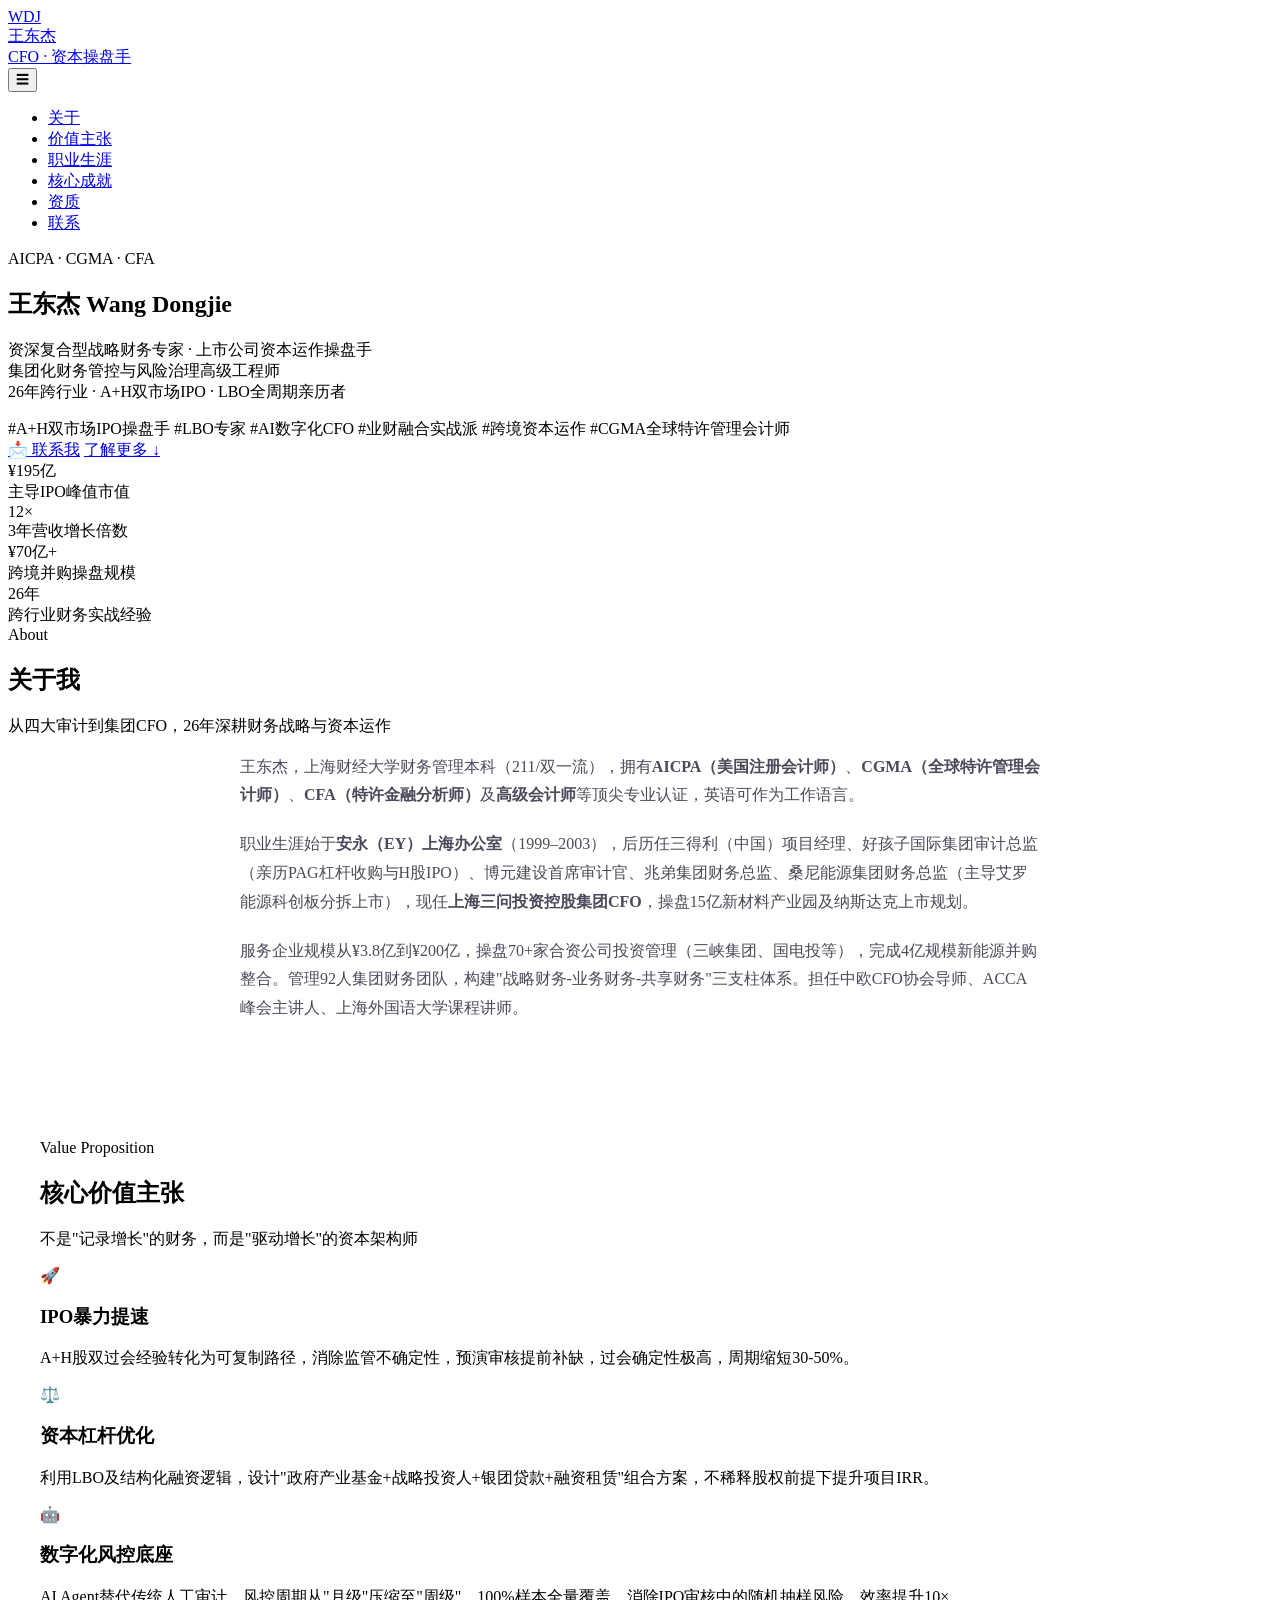
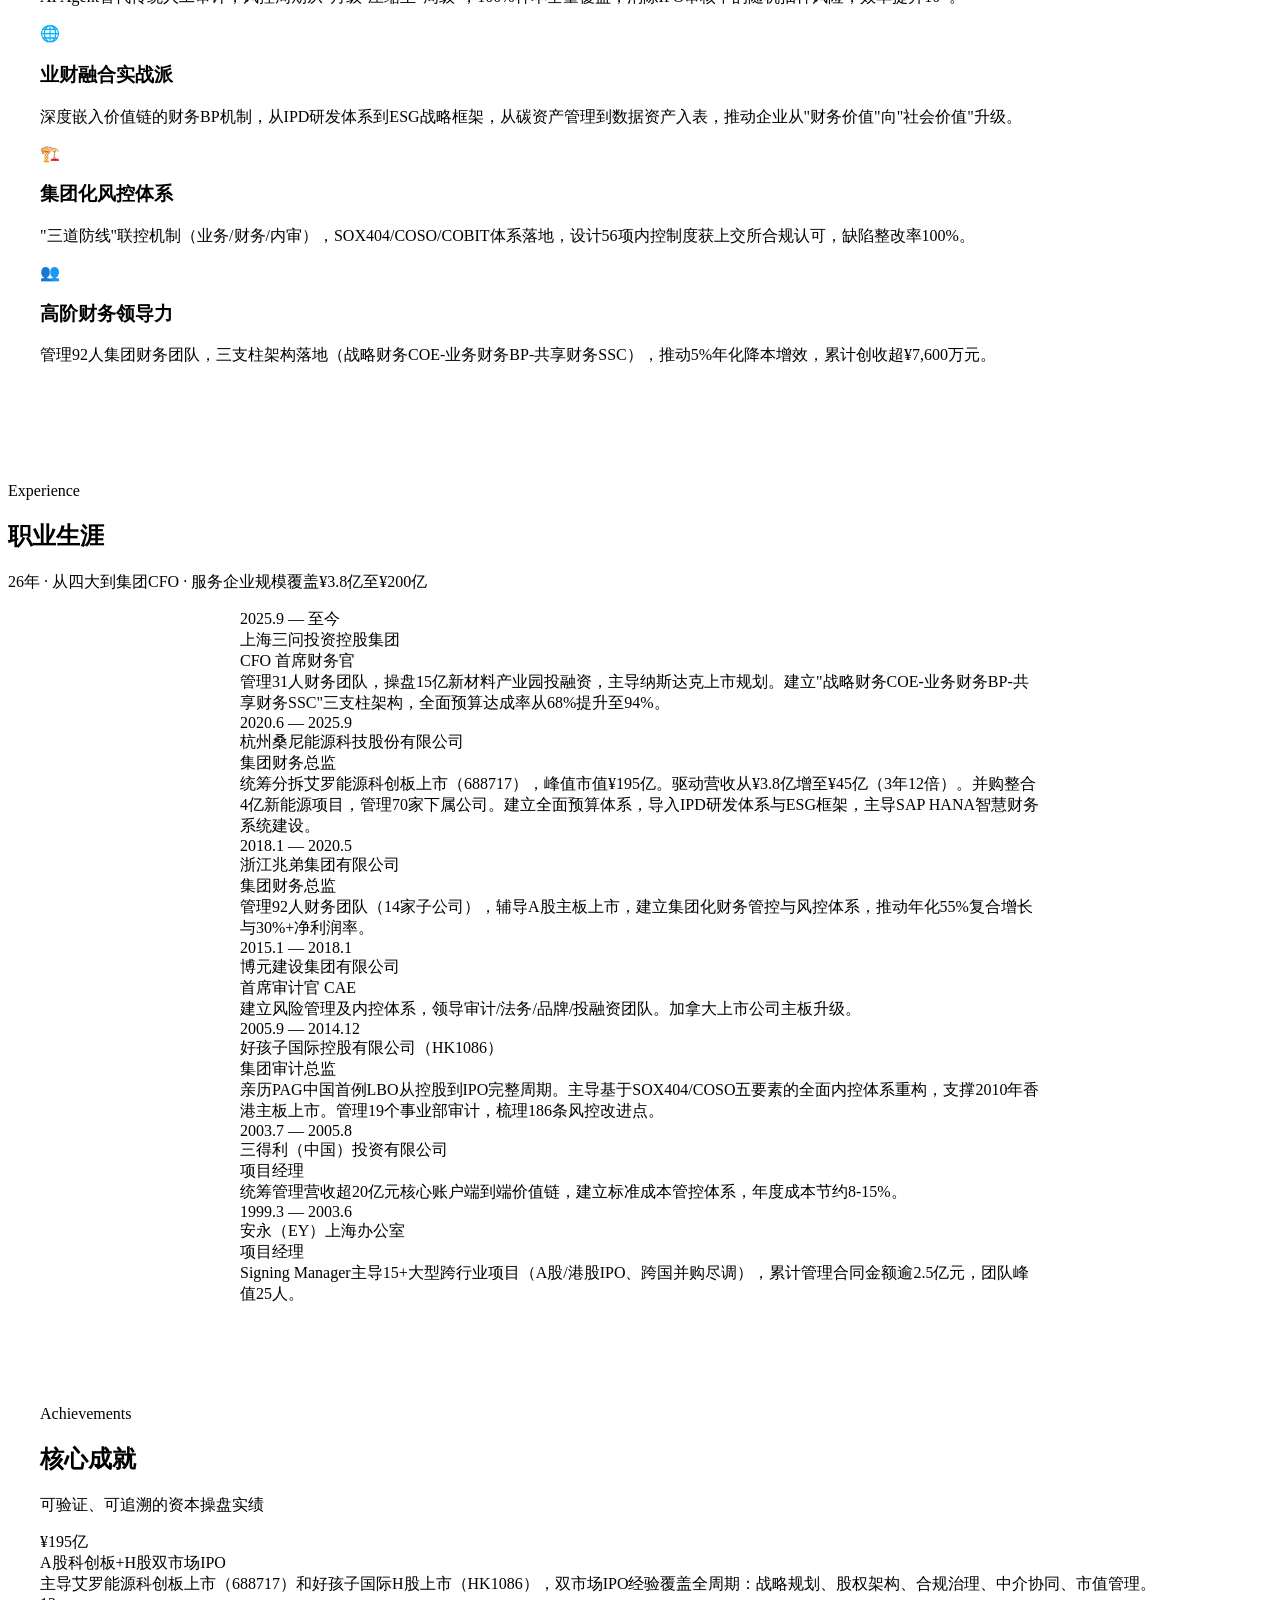
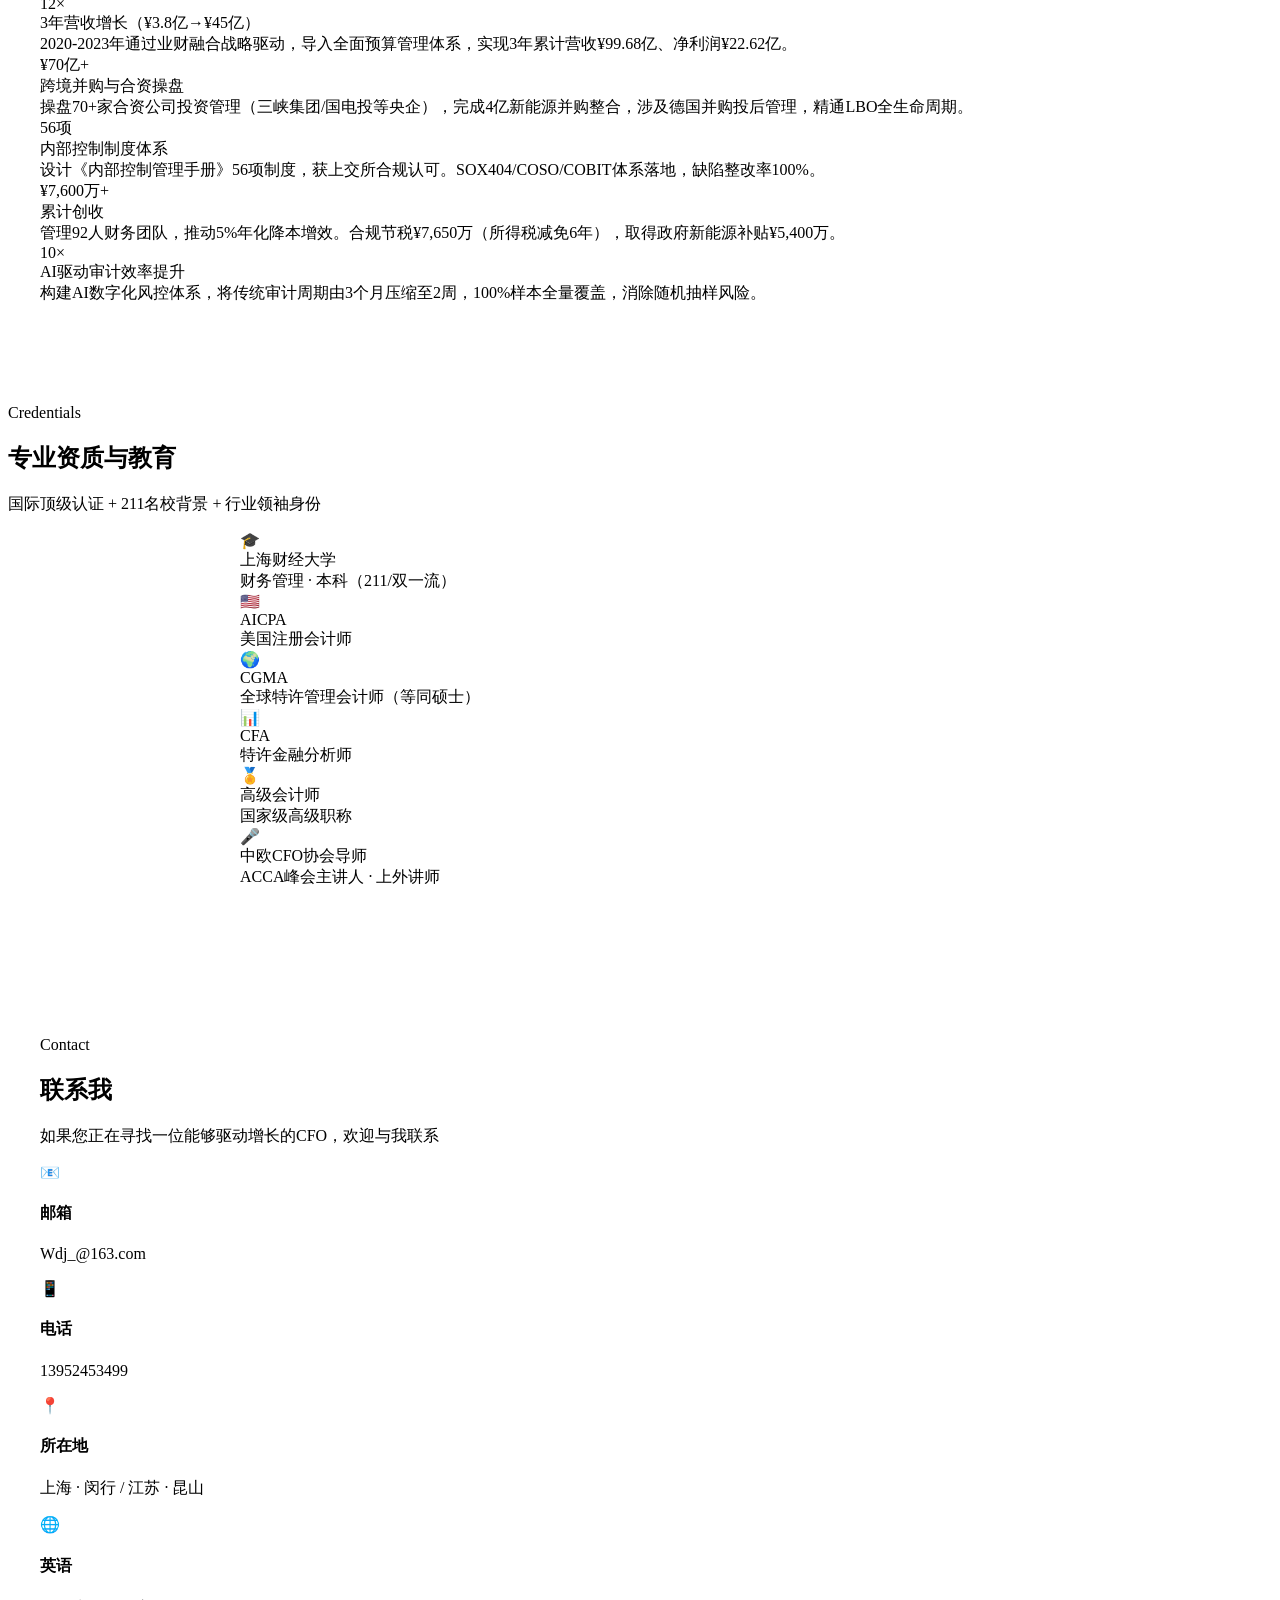
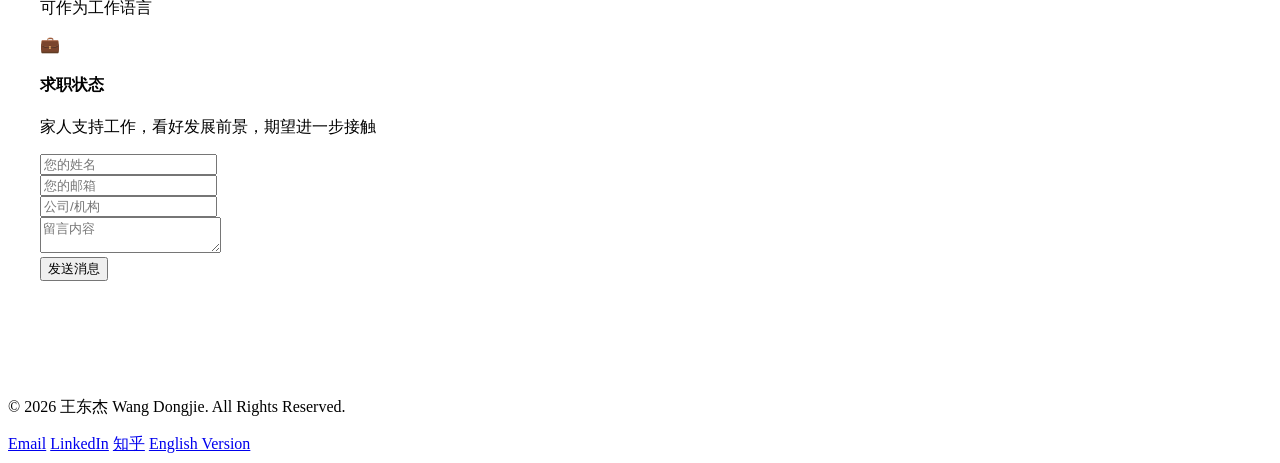
==== index.html @ 763a930d "Upload index.html" ====
<!DOCTYPE html>
<html lang="zh-CN">
<head>
<meta charset="UTF-8">
<meta name="viewport" content="width=device-width, initial-scale=1.0">
<title>王东杰 | Wang Dongjie — CFO · 上市公司资本运作操盘手 · A+H双市场IPO专家</title>
<meta name="description" content="王东杰（Wang Dongjie），资深复合型战略财务专家、上市公司资本运作操盘手。26年跨行业财务管理经验，成功主导2家上市公司IPO（A股科创板688717+H股HK1086），亲历中国首例LBO全周期。AICPA/CGMA双认证，英语工作语言。">
<meta name="keywords" content="王东杰, Wang Dongjie, CFO, 首席财务官, 资本运作, IPO, 科创板, 港股上市, AICPA, CGMA, 财务战略, 业财融合, LBO, 并购, 投融资, 上海财经大学">
<meta name="author" content="Wang Dongjie">
<meta name="robots" content="index, follow">

<!-- Open Graph -->
<meta property="og:title" content="王东杰 | Wang Dongjie — CFO · A+H双市场IPO操盘手">
<meta property="og:description" content="资深复合型战略财务专家 | 上市公司资本运作操盘手 | 集团化财务管控与风险治理高级工程师">
<meta property="og:type" content="website">
<meta property="og:locale" content="zh_CN">

<!-- Twitter Card -->
<meta name="twitter:card" content="summary_large_image">
<meta name="twitter:title" content="王东杰 | Wang Dongjie — CFO">
<meta name="twitter:description" content="A+H双市场IPO操盘手 | LBO专家 | AI数字化CFO">

<!-- Canonical -->
<link rel="canonical" href="https://wangdongjie.com/">

<!-- Schema.org JSON-LD -->
<script type="application/ld+json">
{
  "@context": "https://schema.org",
  "@type": "Person",
  "name": "王东杰",
  "givenName": "Dongjie",
  "familyName": "Wang",
  "alternateName": "Wang Dongjie",
  "jobTitle": "首席财务官 / CFO",
  "description": "资深复合型战略财务专家，上市公司资本运作操盘手，集团化财务管控与风险治理高级工程师。26年跨行业财务管理经验，成功主导2家上市公司IPO（A股科创板+H股），亲历中国第一单LBO从控股到IPO的完整周期。",
  "knowsAbout": ["资本运作", "IPO", "上市公司治理", "业财融合", "跨境并购", "LBO杠杆收购", "ESG", "碳资产管理", "全面预算管理", "内部控制", "SAP HANA", "Power BI"],
  "alumniOf": {
    "@type": "CollegeOrUniversity",
    "name": "上海财经大学",
    "sameAs": "https://www.sufe.edu.cn"
  },
  "hasCredential": [
    {"@type": "EducationalOccupationalCredential", "name": "AICPA", "description": "美国注册会计师"},
    {"@type": "EducationalOccupationalCredential", "name": "CGMA", "description": "全球特许管理会计师"},
    {"@type": "EducationalOccupationalCredential", "name": "高级会计师"},
    {"@type": "EducationalOccupationalCredential", "name": "CFA", "description": "特许金融分析师"}
  ],
  "hasOccupation": {
    "@type": "Occupation",
    "name": "首席财务官 / CFO",
    "occupationLocation": {"@type": "City", "name": "上海"}
  },
  "sameAs": [
    "https://www.linkedin.com/in/wangdongjie",
    "https://www.zhihu.com/people/wangdongjie"
  ],
  "knowsLanguage": ["zh-CN", "en"],
  "worksFor": [
    {"@type": "Organization", "name": "上海三问投资控股集团", "sameAs": "https://www.sunvin.com.cn"},
    {"@type": "Organization", "name": "杭州桑尼能源科技股份有限公司"},
    {"@type": "Organization", "name": "好孩子国际控股有限公司", "sameAs": "https://www.gbinternational.com.hk"}
  ],
  "url": "https://wangdongjie.com"
}
</script>

<link rel="stylesheet" href="css/style.css">
</head>
<body>

<!-- ===== Navigation ===== -->
<nav class="nav" role="navigation" aria-label="主导航">
  <div class="nav-inner">
    <a href="/" class="nav-brand">
      <div class="nav-brand-logo">WDJ</div>
      <div>
        <div class="nav-brand-text">王东杰</div>
        <div class="nav-brand-sub">CFO · 资本操盘手</div>
      </div>
    </a>
    <button class="nav-toggle" onclick="document.querySelector('.nav-links').classList.toggle('open')" aria-label="切换菜单">☰</button>
    <ul class="nav-links">
      <li><a href="#about">关于</a></li>
      <li><a href="#value">价值主张</a></li>
      <li><a href="#career">职业生涯</a></li>
      <li><a href="#achievements">核心成就</a></li>
      <li><a href="#credentials">资质</a></li>
      <li><a href="#contact">联系</a></li>
    </ul>
  </div>
</nav>

<!-- ===== Hero ===== -->
<section class="hero" id="home">
  <div class="hero-grid">
    <div>
      <div class="hero-badge">AICPA · CGMA · CFA</div>
      <h1 class="hero-title">
        王东杰
        <span class="hero-title-accent">Wang Dongjie</span>
      </h1>
      <p class="hero-subtitle">
        资深复合型战略财务专家 · 上市公司资本运作操盘手<br>
        集团化财务管控与风险治理高级工程师<br>
        26年跨行业 · A+H双市场IPO · LBO全周期亲历者
      </p>
      <div class="hero-tags">
        <span class="hero-tag">#A+H双市场IPO操盘手</span>
        <span class="hero-tag">#LBO专家</span>
        <span class="hero-tag">#AI数字化CFO</span>
        <span class="hero-tag">#业财融合实战派</span>
        <span class="hero-tag">#跨境资本运作</span>
        <span class="hero-tag">#CGMA全球特许管理会计师</span>
      </div>
      <div class="hero-cta">
        <a href="#contact" class="btn btn-primary">📩 联系我</a>
        <a href="#value" class="btn btn-outline">了解更多 ↓</a>
      </div>
    </div>
    <div class="hero-stats">
      <div class="stat-card">
        <div class="stat-number">¥195亿</div>
        <div class="stat-label">主导IPO峰值市值</div>
      </div>
      <div class="stat-card">
        <div class="stat-number">12×</div>
        <div class="stat-label">3年营收增长倍数</div>
      </div>
      <div class="stat-card">
        <div class="stat-number">¥70亿+</div>
        <div class="stat-label">跨境并购操盘规模</div>
      </div>
      <div class="stat-card">
        <div class="stat-number">26年</div>
        <div class="stat-label">跨行业财务实战经验</div>
      </div>
    </div>
  </div>
</section>

<!-- ===== About ===== -->
<section class="section" id="about">
  <div class="section-header">
    <div class="section-label">About</div>
    <h2 class="section-title">关于我</h2>
    <p class="section-desc">从四大审计到集团CFO，26年深耕财务战略与资本运作</p>
  </div>
  <div style="max-width:800px;margin:0 auto;">
    <p style="font-size:16px;color:#4a4a5a;line-height:1.8;margin-bottom:20px;">
      王东杰，上海财经大学财务管理本科（211/双一流），拥有<strong>AICPA（美国注册会计师）</strong>、<strong>CGMA（全球特许管理会计师）</strong>、<strong>CFA（特许金融分析师）</strong>及<strong>高级会计师</strong>等顶尖专业认证，英语可作为工作语言。
    </p>
    <p style="font-size:16px;color:#4a4a5a;line-height:1.8;margin-bottom:20px;">
      职业生涯始于<strong>安永（EY）上海办公室</strong>（1999–2003），后历任三得利（中国）项目经理、好孩子国际集团审计总监（亲历PAG杠杆收购与H股IPO）、博元建设首席审计官、兆弟集团财务总监、桑尼能源集团财务总监（主导艾罗能源科创板分拆上市），现任<strong>上海三问投资控股集团CFO</strong>，操盘15亿新材料产业园及纳斯达克上市规划。
    </p>
    <p style="font-size:16px;color:#4a4a5a;line-height:1.8;">
      服务企业规模从¥3.8亿到¥200亿，操盘70+家合资公司投资管理（三峡集团、国电投等），完成4亿规模新能源并购整合。管理92人集团财务团队，构建"战略财务-业务财务-共享财务"三支柱体系。担任中欧CFO协会导师、ACCA峰会主讲人、上海外国语大学课程讲师。
    </p>
  </div>
</section>

<!-- ===== Value Proposition ===== -->
<section class="section-alt" id="value">
  <div style="max-width:1200px;margin:0 auto;padding:100px 24px;">
    <div class="section-header">
      <div class="section-label">Value Proposition</div>
      <h2 class="section-title">核心价值主张</h2>
      <p class="section-desc">不是"记录增长"的财务，而是"驱动增长"的资本架构师</p>
    </div>
    <div class="vp-grid">
      <div class="vp-card">
        <div class="vp-card-icon">🚀</div>
        <h3>IPO暴力提速</h3>
        <p>A+H股双过会经验转化为可复制路径，消除监管不确定性，预演审核提前补缺，过会确定性极高，周期缩短30-50%。</p>
      </div>
      <div class="vp-card">
        <div class="vp-card-icon">⚖️</div>
        <h3>资本杠杆优化</h3>
        <p>利用LBO及结构化融资逻辑，设计"政府产业基金+战略投资人+银团贷款+融资租赁"组合方案，不稀释股权前提下提升项目IRR。</p>
      </div>
      <div class="vp-card">
        <div class="vp-card-icon">🤖</div>
        <h3>数字化风控底座</h3>
        <p>AI Agent替代传统人工审计，风控周期从"月级"压缩至"周级"，100%样本全量覆盖，消除IPO审核中的随机抽样风险，效率提升10×。</p>
      </div>
      <div class="vp-card">
        <div class="vp-card-icon">🌐</div>
        <h3>业财融合实战派</h3>
        <p>深度嵌入价值链的财务BP机制，从IPD研发体系到ESG战略框架，从碳资产管理到数据资产入表，推动企业从"财务价值"向"社会价值"升级。</p>
      </div>
      <div class="vp-card">
        <div class="vp-card-icon">🏗️</div>
        <h3>集团化风控体系</h3>
        <p>"三道防线"联控机制（业务/财务/内审），SOX404/COSO/COBIT体系落地，设计56项内控制度获上交所合规认可，缺陷整改率100%。</p>
      </div>
      <div class="vp-card">
        <div class="vp-card-icon">👥</div>
        <h3>高阶财务领导力</h3>
        <p>管理92人集团财务团队，三支柱架构落地（战略财务COE-业务财务BP-共享财务SSC），推动5%年化降本增效，累计创收超¥7,600万元。</p>
      </div>
    </div>
  </div>
</section>

<!-- ===== Career Timeline ===== -->
<section class="section" id="career">
  <div class="section-header">
    <div class="section-label">Experience</div>
    <h2 class="section-title">职业生涯</h2>
    <p class="section-desc">26年 · 从四大到集团CFO · 服务企业规模覆盖¥3.8亿至¥200亿</p>
  </div>
  <div class="timeline" style="max-width:800px;margin:0 auto;">
    <div class="timeline-item">
      <div class="timeline-dot"></div>
      <div class="timeline-date">2025.9 — 至今</div>
      <div class="timeline-company">上海三问投资控股集团</div>
      <div class="timeline-role">CFO 首席财务官</div>
      <div class="timeline-desc">管理31人财务团队，操盘15亿新材料产业园投融资，主导纳斯达克上市规划。建立"战略财务COE-业务财务BP-共享财务SSC"三支柱架构，全面预算达成率从68%提升至94%。</div>
    </div>
    <div class="timeline-item">
      <div class="timeline-dot"></div>
      <div class="timeline-date">2020.6 — 2025.9</div>
      <div class="timeline-company">杭州桑尼能源科技股份有限公司</div>
      <div class="timeline-role">集团财务总监</div>
      <div class="timeline-desc">统筹分拆艾罗能源科创板上市（688717），峰值市值¥195亿。驱动营收从¥3.8亿增至¥45亿（3年12倍）。并购整合4亿新能源项目，管理70家下属公司。建立全面预算体系，导入IPD研发体系与ESG框架，主导SAP HANA智慧财务系统建设。</div>
    </div>
    <div class="timeline-item">
      <div class="timeline-dot"></div>
      <div class="timeline-date">2018.1 — 2020.5</div>
      <div class="timeline-company">浙江兆弟集团有限公司</div>
      <div class="timeline-role">集团财务总监</div>
      <div class="timeline-desc">管理92人财务团队（14家子公司），辅导A股主板上市，建立集团化财务管控与风控体系，推动年化55%复合增长与30%+净利润率。</div>
    </div>
    <div class="timeline-item">
      <div class="timeline-dot"></div>
      <div class="timeline-date">2015.1 — 2018.1</div>
      <div class="timeline-company">博元建设集团有限公司</div>
      <div class="timeline-role">首席审计官 CAE</div>
      <div class="timeline-desc">建立风险管理及内控体系，领导审计/法务/品牌/投融资团队。加拿大上市公司主板升级。</div>
    </div>
    <div class="timeline-item">
      <div class="timeline-dot"></div>
      <div class="timeline-date">2005.9 — 2014.12</div>
      <div class="timeline-company">好孩子国际控股有限公司（HK1086）</div>
      <div class="timeline-role">集团审计总监</div>
      <div class="timeline-desc">亲历PAG中国首例LBO从控股到IPO完整周期。主导基于SOX404/COSO五要素的全面内控体系重构，支撑2010年香港主板上市。管理19个事业部审计，梳理186条风控改进点。</div>
    </div>
    <div class="timeline-item">
      <div class="timeline-dot"></div>
      <div class="timeline-date">2003.7 — 2005.8</div>
      <div class="timeline-company">三得利（中国）投资有限公司</div>
      <div class="timeline-role">项目经理</div>
      <div class="timeline-desc">统筹管理营收超20亿元核心账户端到端价值链，建立标准成本管控体系，年度成本节约8-15%。</div>
    </div>
    <div class="timeline-item">
      <div class="timeline-dot"></div>
      <div class="timeline-date">1999.3 — 2003.6</div>
      <div class="timeline-company">安永（EY）上海办公室</div>
      <div class="timeline-role">项目经理</div>
      <div class="timeline-desc">Signing Manager主导15+大型跨行业项目（A股/港股IPO、跨国并购尽调），累计管理合同金额逾2.5亿元，团队峰值25人。</div>
    </div>
  </div>
</section>

<!-- ===== Achievements ===== -->
<section class="section-alt" id="achievements">
  <div style="max-width:1200px;margin:0 auto;padding:100px 24px;">
    <div class="section-header">
      <div class="section-label">Achievements</div>
      <h2 class="section-title">核心成就</h2>
      <p class="section-desc">可验证、可追溯的资本操盘实绩</p>
    </div>
    <div class="achievements-grid">
      <div class="achieve-card">
        <div class="achieve-number">¥195亿</div>
        <div class="achieve-label">A股科创板+H股双市场IPO</div>
        <div class="achieve-desc">主导艾罗能源科创板上市（688717）和好孩子国际H股上市（HK1086），双市场IPO经验覆盖全周期：战略规划、股权架构、合规治理、中介协同、市值管理。</div>
      </div>
      <div class="achieve-card">
        <div class="achieve-number">12×</div>
        <div class="achieve-label">3年营收增长（¥3.8亿→¥45亿）</div>
        <div class="achieve-desc">2020-2023年通过业财融合战略驱动，导入全面预算管理体系，实现3年累计营收¥99.68亿、净利润¥22.62亿。</div>
      </div>
      <div class="achieve-card">
        <div class="achieve-number">¥70亿+</div>
        <div class="achieve-label">跨境并购与合资操盘</div>
        <div class="achieve-desc">操盘70+家合资公司投资管理（三峡集团/国电投等央企），完成4亿新能源并购整合，涉及德国并购投后管理，精通LBO全生命周期。</div>
      </div>
      <div class="achieve-card">
        <div class="achieve-number">56项</div>
        <div class="achieve-label">内部控制制度体系</div>
        <div class="achieve-desc">设计《内部控制管理手册》56项制度，获上交所合规认可。SOX404/COSO/COBIT体系落地，缺陷整改率100%。</div>
      </div>
      <div class="achieve-card">
        <div class="achieve-number">¥7,600万+</div>
        <div class="achieve-label">累计创收</div>
        <div class="achieve-desc">管理92人财务团队，推动5%年化降本增效。合规节税¥7,650万（所得税减免6年），取得政府新能源补贴¥5,400万。</div>
      </div>
      <div class="achieve-card">
        <div class="achieve-number">10×</div>
        <div class="achieve-label">AI驱动审计效率提升</div>
        <div class="achieve-desc">构建AI数字化风控体系，将传统审计周期由3个月压缩至2周，100%样本全量覆盖，消除随机抽样风险。</div>
      </div>
    </div>
  </div>
</section>

<!-- ===== Credentials ===== -->
<section class="section" id="credentials">
  <div class="section-header">
    <div class="section-label">Credentials</div>
    <h2 class="section-title">专业资质与教育</h2>
    <p class="section-desc">国际顶级认证 + 211名校背景 + 行业领袖身份</p>
  </div>
  <div class="creds-grid" style="max-width:800px;margin:0 auto 48px;">
    <div class="cred-item">
      <div class="cred-icon">🎓</div>
      <div class="cred-name">上海财经大学</div>
      <div class="cred-org">财务管理 · 本科（211/双一流）</div>
    </div>
    <div class="cred-item">
      <div class="cred-icon">🇺🇸</div>
      <div class="cred-name">AICPA</div>
      <div class="cred-org">美国注册会计师</div>
    </div>
    <div class="cred-item">
      <div class="cred-icon">🌍</div>
      <div class="cred-name">CGMA</div>
      <div class="cred-org">全球特许管理会计师（等同硕士）</div>
    </div>
    <div class="cred-item">
      <div class="cred-icon">📊</div>
      <div class="cred-name">CFA</div>
      <div class="cred-org">特许金融分析师</div>
    </div>
    <div class="cred-item">
      <div class="cred-icon">🏅</div>
      <div class="cred-name">高级会计师</div>
      <div class="cred-org">国家级高级职称</div>
    </div>
    <div class="cred-item">
      <div class="cred-icon">🎤</div>
      <div class="cred-name">中欧CFO协会导师</div>
      <div class="cred-org">ACCA峰会主讲人 · 上外讲师</div>
    </div>
  </div>
</section>

<!-- ===== Contact ===== -->
<section class="contact-section" id="contact">
  <div style="max-width:1200px;margin:0 auto;padding:100px 24px;">
    <div class="section-header">
      <div class="section-label">Contact</div>
      <h2 class="section-title">联系我</h2>
      <p class="section-desc">如果您正在寻找一位能够驱动增长的CFO，欢迎与我联系</p>
    </div>
    <div class="contact-grid">
      <div class="contact-info">
        <div class="contact-item">
          <div class="contact-icon">📧</div>
          <div class="contact-text">
            <h4>邮箱</h4>
            <p>Wdj_@163.com</p>
          </div>
        </div>
        <div class="contact-item">
          <div class="contact-icon">📱</div>
          <div class="contact-text">
            <h4>电话</h4>
            <p>13952453499</p>
          </div>
        </div>
        <div class="contact-item">
          <div class="contact-icon">📍</div>
          <div class="contact-text">
            <h4>所在地</h4>
            <p>上海 · 闵行 / 江苏 · 昆山</p>
          </div>
        </div>
        <div class="contact-item">
          <div class="contact-icon">🌐</div>
          <div class="contact-text">
            <h4>英语</h4>
            <p>可作为工作语言</p>
          </div>
        </div>
        <div class="contact-item">
          <div class="contact-icon">💼</div>
          <div class="contact-text">
            <h4>求职状态</h4>
            <p>家人支持工作，看好发展前景，期望进一步接触</p>
          </div>
        </div>
      </div>
      <form class="contact-form" action="mailto:Wdj_@163.com" method="POST" enctype="text/plain">
        <div class="form-group">
          <input type="text" placeholder="您的姓名" required>
        </div>
        <div class="form-group">
          <input type="email" placeholder="您的邮箱" required>
        </div>
        <div class="form-group">
          <input type="text" placeholder="公司/机构">
        </div>
        <div class="form-group">
          <textarea placeholder="留言内容" required></textarea>
        </div>
        <button type="submit" class="btn btn-primary" style="align-self:flex-start;">发送消息</button>
      </form>
    </div>
  </div>
</section>

<!-- ===== Footer ===== -->
<footer class="footer">
  <p>&copy; 2026 王东杰 Wang Dongjie. All Rights Reserved.</p>
  <div class="footer-links">
    <a href="mailto:Wdj_@163.com">Email</a>
    <a href="#">LinkedIn</a>
    <a href="#">知乎</a>
    <a href="#">English Version</a>
  </div>
</footer>

<script>
// Smooth scroll for nav links
document.querySelectorAll('a[href^="#"]').forEach(anchor => {
  anchor.addEventListener('click', function (e) {
    e.preventDefault();
    const target = document.querySelector(this.getAttribute('href'));
    if (target) {
      target.scrollIntoView({ behavior: 'smooth', block: 'start' });
      // Close mobile nav
      document.querySelector('.nav-links').classList.remove('open');
    }
  });
});

// Active nav link on scroll
window.addEventListener('scroll', () => {
  const sections = document.querySelectorAll('section[id], .section[id]');
  const navLinks = document.querySelectorAll('.nav-links a');
  let current = '';
  sections.forEach(section => {
    const top = section.offsetTop - 100;
    if (window.scrollY >= top) {
      current = section.getAttribute('id');
    }
  });
  navLinks.forEach(link => {
    link.classList.remove('active');
    if (link.getAttribute('href') === '#' + current) {
      link.classList.add('active');
    }
  });
});
</script>

<!-- 百度统计 (placeholder — 替换为真实ID) -->
<script>
var _hmt = _hmt || [];
(function() {
  var hm = document.createElement("script");
  hm.src = "https://hm.baidu.com/hm.js?YOUR_BAIDU_ID";
  var s = document.getElementsByTagName("script")[0];
  s.parentNode.insertBefore(hm, s);
})();
</script>

</body>
</html>
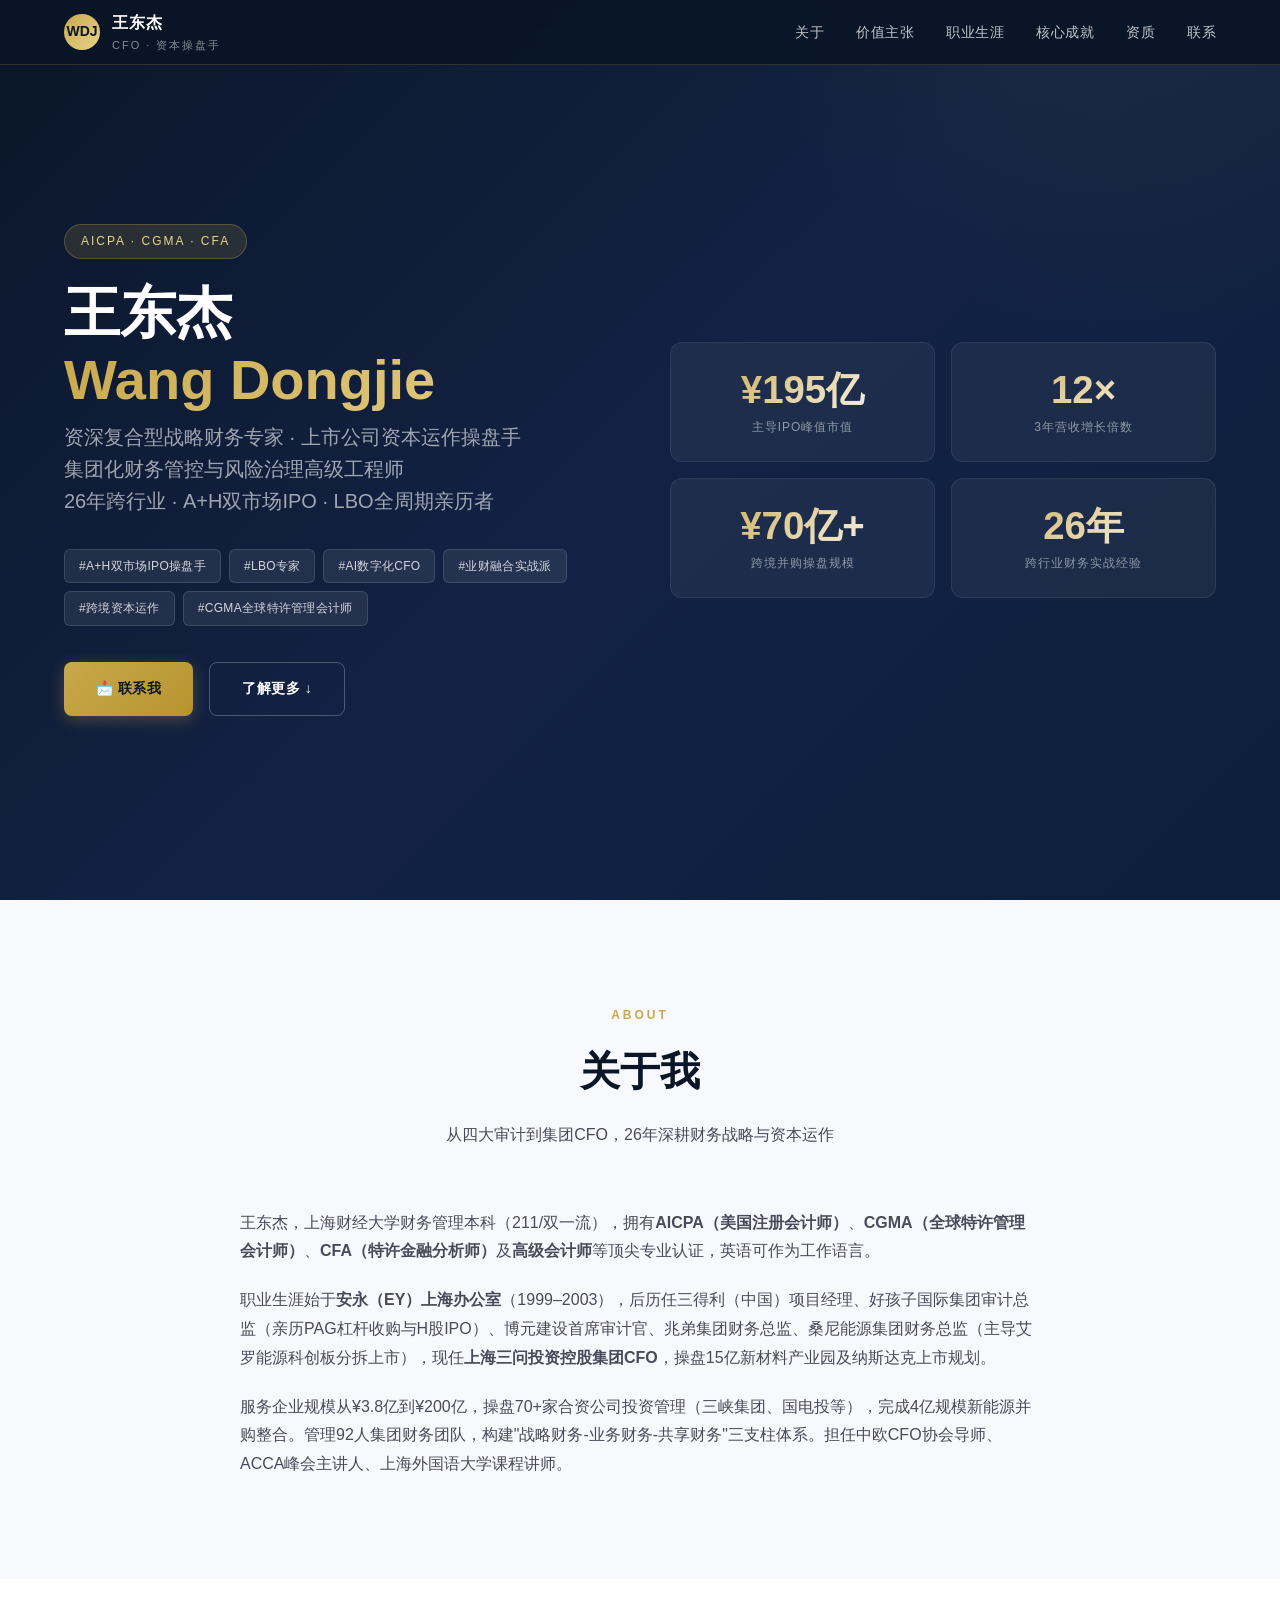
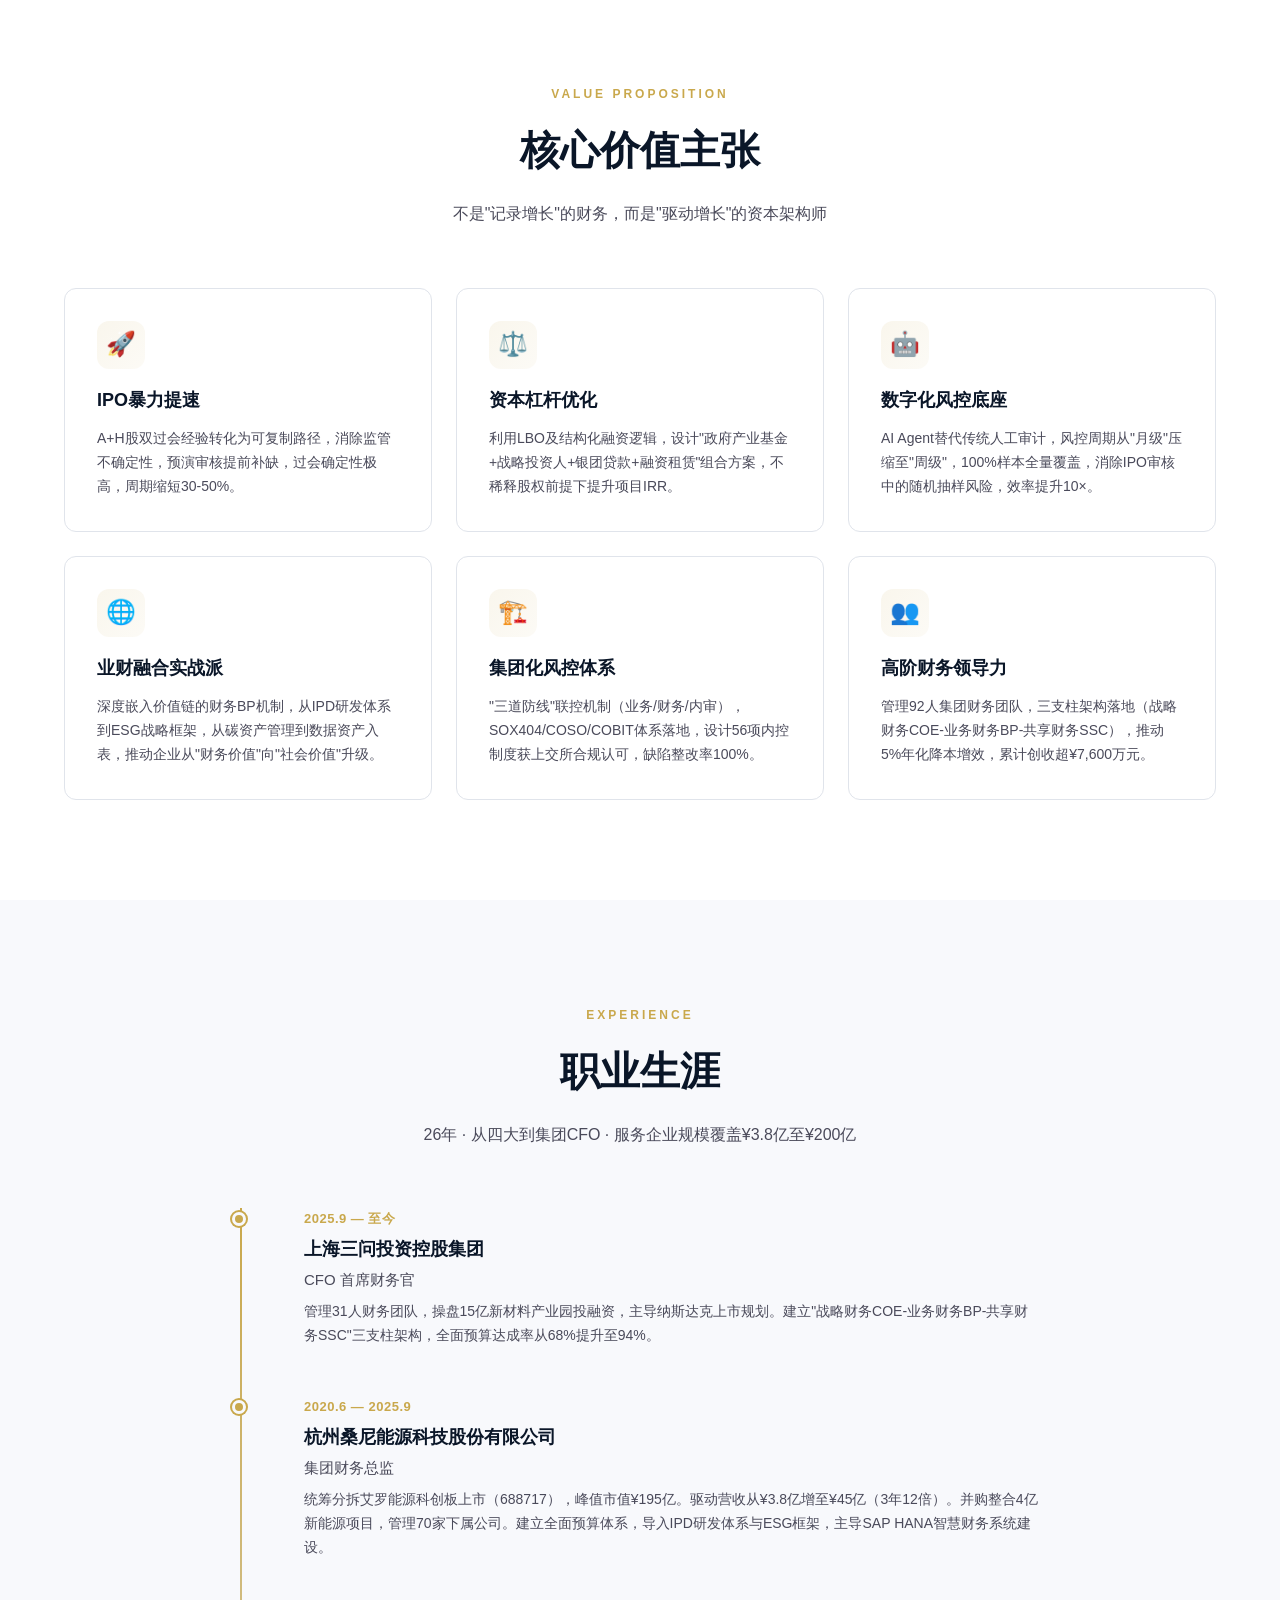
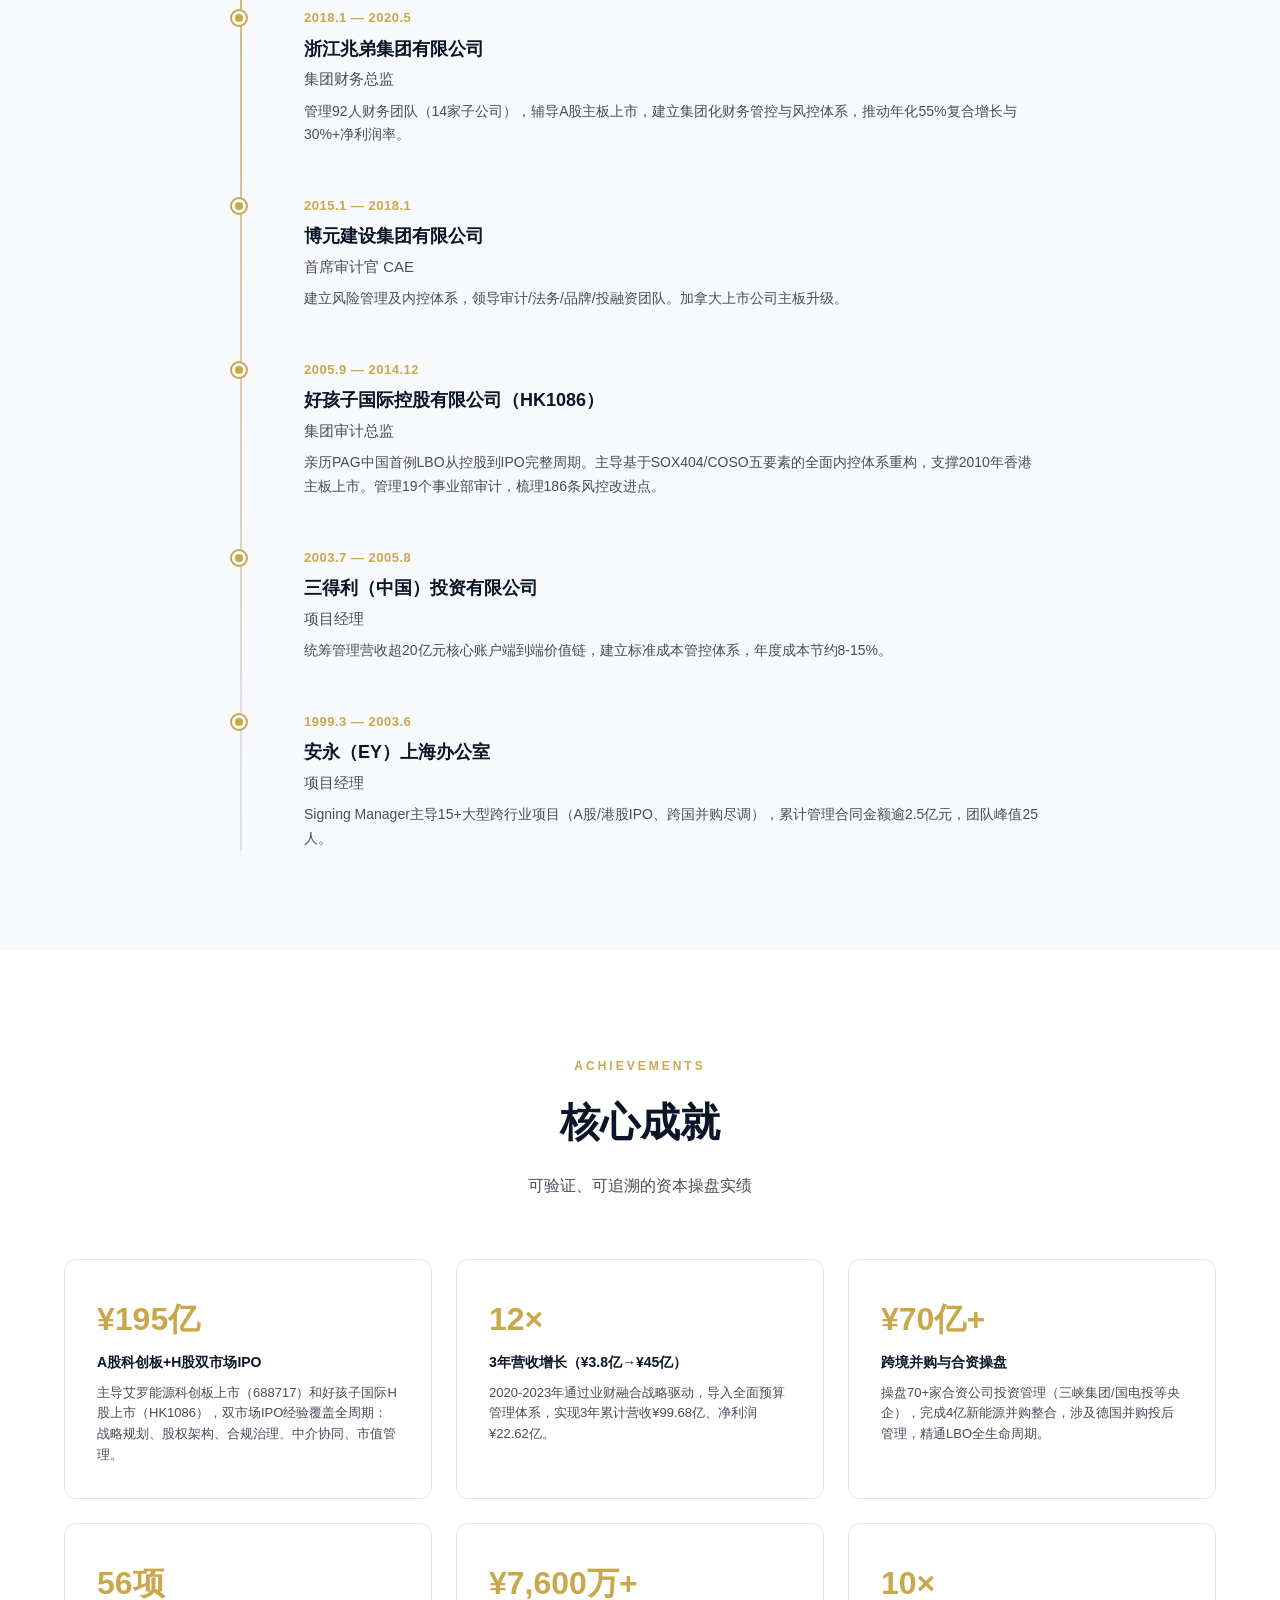
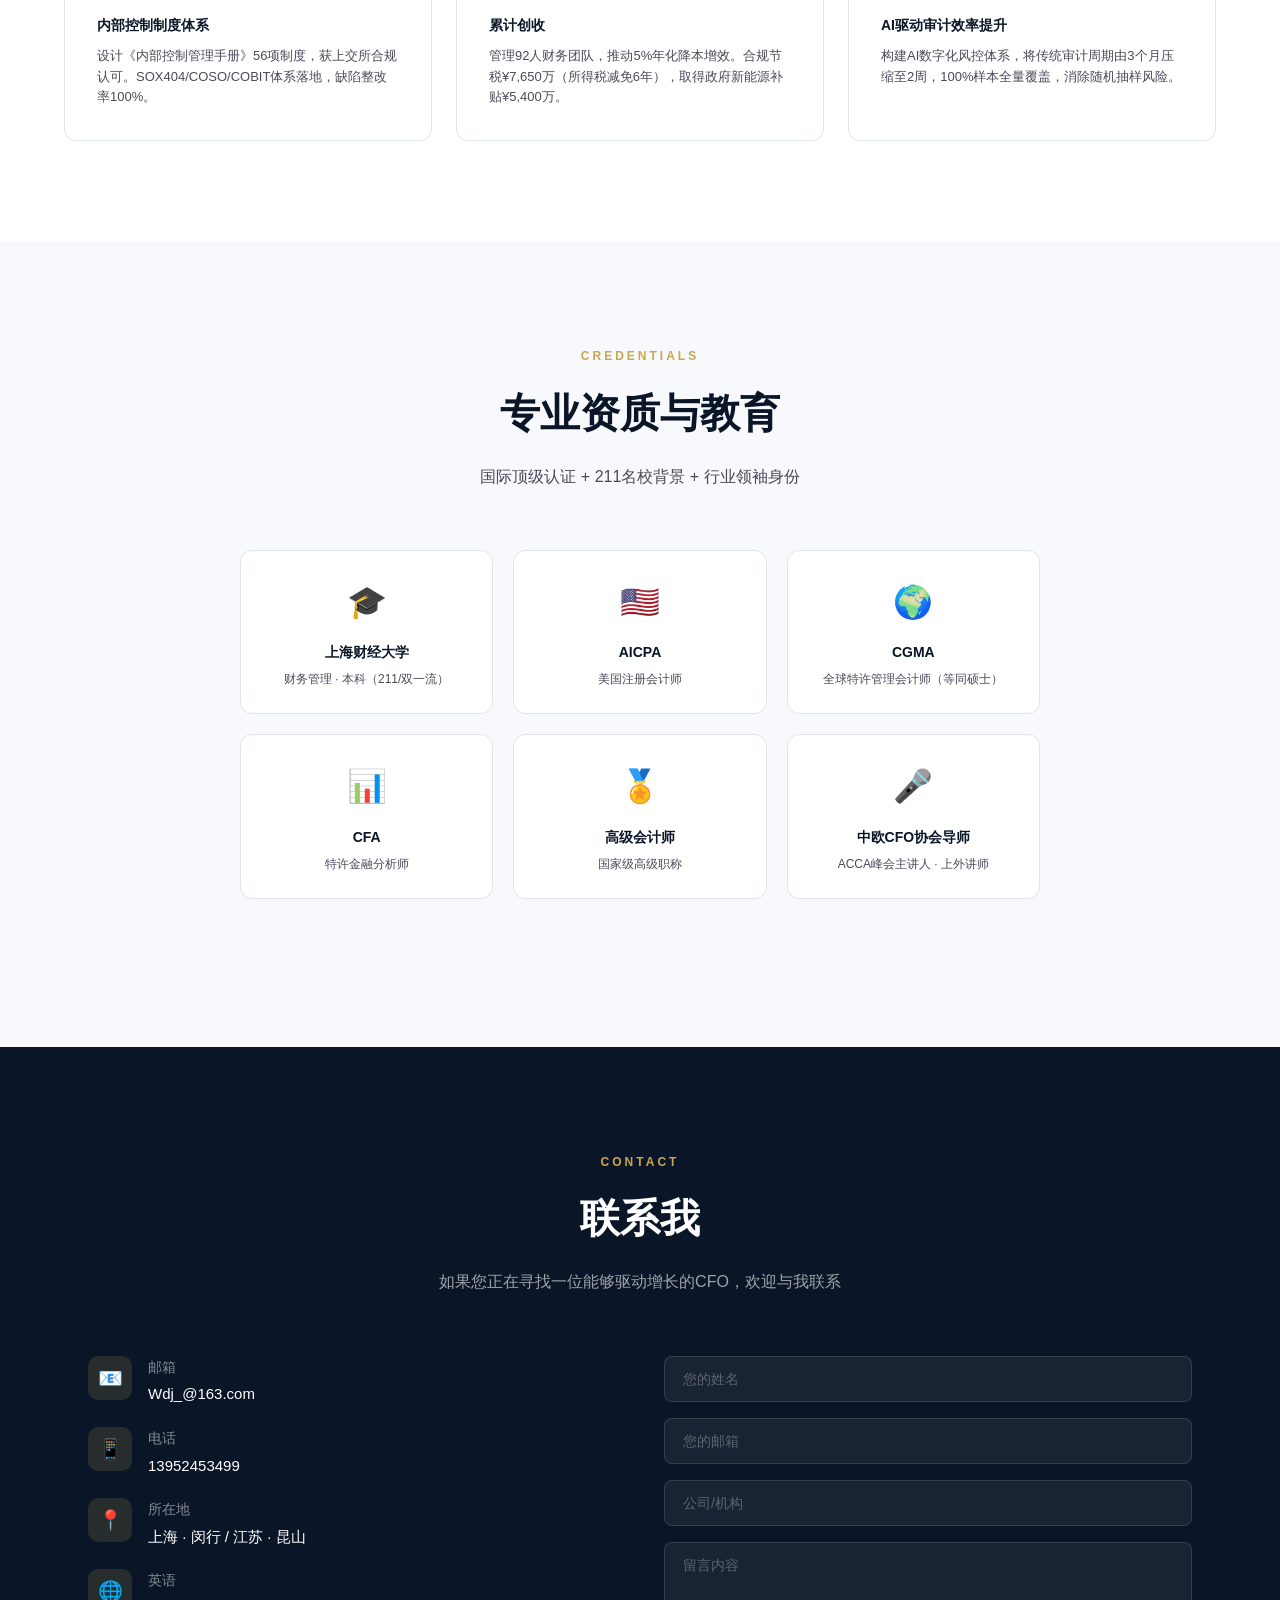
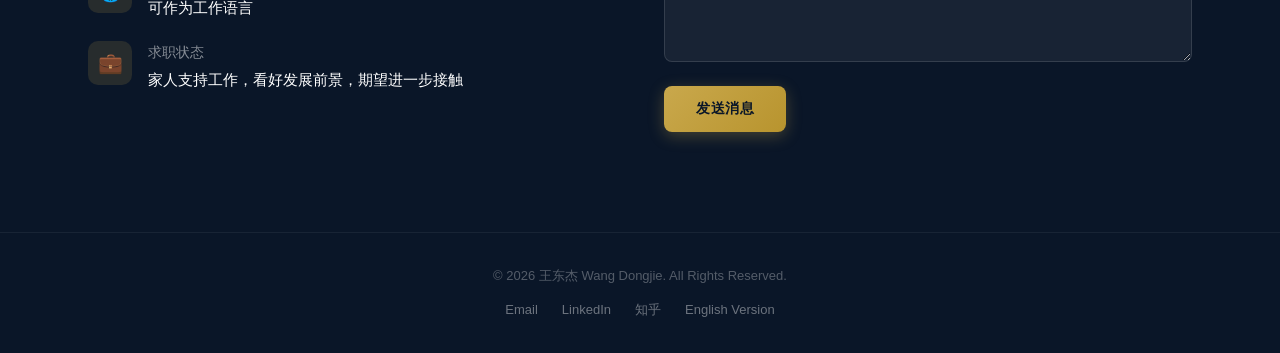
==== commit 19d93a01: "chore: add search engine verification placeholders [index.html]" ====
--- a/index.html
+++ b/index.html
@@ -22,6 +22,30 @@
 
 <!-- Canonical -->
 <link rel="canonical" href="https://wangdongjie.com/">
+
+<!-- =============================================
+     搜索引擎站点验证 — 用户操作后填入
+     =============================================
+     
+     1. 百度站长验证（3分钟）：
+        → 打开 https://ziyuan.baidu.com/ 登录
+        → 站点管理 → 添加网站：https://yjkj999999.github.io/wangdongjie-cfo/
+        → 选择「HTML标签验证」
+        → 把百度提供的 <meta name="baidu-site-verification" content="..." /> 
+          复制到下面这行（替换注释）：
+     -->
+     <!-- <meta name="baidu-site-verification" content="在此填入百度提供的验证码" /> -->
+     
+     <!--
+     2. Google Search Console 验证（3分钟）：
+        → 打开 https://search.google.com/search-console 登录
+        → 选择「网址前缀」→ 输入：https://yjkj999999.github.io/wangdongjie-cfo/
+        → 选择「HTML标记」验证方式
+        → 把Google提供的 <meta name="google-site-verification" content="..." />
+          复制到下面这行（替换注释）：
+     -->
+     <!-- <meta name="google-site-verification" content="在此填入Google提供的验证码" /> -->
+<!-- ============================================= -->
 
 <!-- Schema.org JSON-LD -->
 <script type="application/ld+json">
--- a/css/style.css
+++ b/css/style.css
@@ -0,0 +1,752 @@
+/* ========================================
+   王东杰 | Wang Dongjie — CFO 个人品牌官网
+   风格：Business Elite · 沉稳 · 专业 · 高端
+   ======================================== */
+
+:root {
+  --primary: #0a1628;
+  --primary-light: #132244;
+  --accent: #c9a84c;
+  --accent-light: #e8d48b;
+  --text: #1a1a2e;
+  --text-light: #4a4a5a;
+  --bg: #f8f9fc;
+  --bg-alt: #ffffff;
+  --border: #e0e4eb;
+  --shadow: 0 4px 24px rgba(10, 22, 40, 0.08);
+  --shadow-lg: 0 12px 48px rgba(10, 22, 40, 0.12);
+  --radius: 12px;
+  --transition: all 0.3s cubic-bezier(0.4, 0, 0.2, 1);
+}
+
+* {
+  margin: 0;
+  padding: 0;
+  box-sizing: border-box;
+}
+
+html {
+  scroll-behavior: smooth;
+  font-size: 16px;
+}
+
+body {
+  font-family: -apple-system, BlinkMacSystemFont, "Noto Sans SC", "PingFang SC", "Microsoft YaHei", sans-serif;
+  color: var(--text);
+  background: var(--bg);
+  line-height: 1.7;
+  -webkit-font-smoothing: antialiased;
+}
+
+/* ===== Navigation ===== */
+.nav {
+  position: fixed;
+  top: 0;
+  left: 0;
+  right: 0;
+  z-index: 1000;
+  background: rgba(10, 22, 40, 0.95);
+  backdrop-filter: blur(12px);
+  -webkit-backdrop-filter: blur(12px);
+  border-bottom: 1px solid rgba(201, 168, 76, 0.2);
+  transition: var(--transition);
+}
+
+.nav-inner {
+  max-width: 1200px;
+  margin: 0 auto;
+  padding: 0 24px;
+  display: flex;
+  align-items: center;
+  justify-content: space-between;
+  height: 64px;
+}
+
+.nav-brand {
+  display: flex;
+  align-items: center;
+  gap: 12px;
+  text-decoration: none;
+  color: #fff;
+}
+
+.nav-brand-logo {
+  width: 36px;
+  height: 36px;
+  background: linear-gradient(135deg, var(--accent), var(--accent-light));
+  border-radius: 50%;
+  display: flex;
+  align-items: center;
+  justify-content: center;
+  font-weight: 700;
+  font-size: 14px;
+  color: var(--primary);
+}
+
+.nav-brand-text {
+  font-size: 16px;
+  font-weight: 600;
+  letter-spacing: 1px;
+}
+
+.nav-brand-sub {
+  font-size: 11px;
+  color: rgba(255,255,255,0.5);
+  letter-spacing: 2px;
+  text-transform: uppercase;
+}
+
+.nav-links {
+  display: flex;
+  align-items: center;
+  gap: 32px;
+  list-style: none;
+}
+
+.nav-links a {
+  text-decoration: none;
+  color: rgba(255,255,255,0.75);
+  font-size: 14px;
+  letter-spacing: 0.5px;
+  transition: var(--transition);
+  position: relative;
+}
+
+.nav-links a::after {
+  content: '';
+  position: absolute;
+  bottom: -4px;
+  left: 0;
+  width: 0;
+  height: 2px;
+  background: var(--accent);
+  transition: var(--transition);
+}
+
+.nav-links a:hover,
+.nav-links a.active {
+  color: #fff;
+}
+
+.nav-links a:hover::after,
+.nav-links a.active::after {
+  width: 100%;
+}
+
+.nav-toggle {
+  display: none;
+  background: none;
+  border: none;
+  color: #fff;
+  font-size: 24px;
+  cursor: pointer;
+  padding: 4px;
+}
+
+/* ===== Hero ===== */
+.hero {
+  min-height: 100vh;
+  background: linear-gradient(135deg, var(--primary) 0%, var(--primary-light) 50%, #0d1f3c 100%);
+  display: flex;
+  align-items: center;
+  position: relative;
+  overflow: hidden;
+}
+
+.hero::before {
+  content: '';
+  position: absolute;
+  top: -50%;
+  right: -20%;
+  width: 800px;
+  height: 800px;
+  background: radial-gradient(circle, rgba(201, 168, 76, 0.06) 0%, transparent 70%);
+  pointer-events: none;
+}
+
+.hero-grid {
+  display: grid;
+  grid-template-columns: 1fr 1fr;
+  gap: 60px;
+  max-width: 1200px;
+  margin: 0 auto;
+  padding: 120px 24px 80px;
+  align-items: center;
+}
+
+.hero-badge {
+  display: inline-block;
+  background: rgba(201, 168, 76, 0.15);
+  border: 1px solid rgba(201, 168, 76, 0.3);
+  color: var(--accent-light);
+  padding: 6px 16px;
+  border-radius: 20px;
+  font-size: 12px;
+  letter-spacing: 2px;
+  text-transform: uppercase;
+  margin-bottom: 20px;
+}
+
+.hero-title {
+  font-size: clamp(36px, 5vw, 56px);
+  font-weight: 700;
+  color: #fff;
+  line-height: 1.2;
+  margin-bottom: 8px;
+}
+
+.hero-title-accent {
+  display: block;
+  background: linear-gradient(135deg, var(--accent), var(--accent-light));
+  -webkit-background-clip: text;
+  -webkit-text-fill-color: transparent;
+  background-clip: text;
+}
+
+.hero-subtitle {
+  font-size: clamp(16px, 2vw, 20px);
+  color: rgba(255,255,255,0.6);
+  margin-bottom: 32px;
+  line-height: 1.6;
+}
+
+.hero-tags {
+  display: flex;
+  flex-wrap: wrap;
+  gap: 8px;
+  margin-bottom: 36px;
+}
+
+.hero-tag {
+  background: rgba(255,255,255,0.08);
+  border: 1px solid rgba(255,255,255,0.12);
+  color: rgba(255,255,255,0.8);
+  padding: 6px 14px;
+  border-radius: 6px;
+  font-size: 12px;
+  letter-spacing: 0.3px;
+}
+
+.hero-cta {
+  display: flex;
+  gap: 16px;
+  flex-wrap: wrap;
+}
+
+.btn {
+  display: inline-flex;
+  align-items: center;
+  gap: 8px;
+  padding: 14px 32px;
+  border-radius: 8px;
+  font-size: 14px;
+  font-weight: 600;
+  text-decoration: none;
+  transition: var(--transition);
+  cursor: pointer;
+  border: none;
+  letter-spacing: 0.5px;
+}
+
+.btn-primary {
+  background: linear-gradient(135deg, var(--accent), #b8942e);
+  color: var(--primary);
+  box-shadow: 0 4px 16px rgba(201, 168, 76, 0.3);
+}
+
+.btn-primary:hover {
+  transform: translateY(-2px);
+  box-shadow: 0 8px 32px rgba(201, 168, 76, 0.4);
+}
+
+.btn-outline {
+  background: transparent;
+  border: 1.5px solid rgba(255,255,255,0.25);
+  color: #fff;
+}
+
+.btn-outline:hover {
+  border-color: var(--accent);
+  color: var(--accent);
+  transform: translateY(-2px);
+}
+
+/* ===== Hero Stats ===== */
+.hero-stats {
+  display: grid;
+  grid-template-columns: 1fr 1fr;
+  gap: 16px;
+}
+
+.stat-card {
+  background: rgba(255,255,255,0.05);
+  border: 1px solid rgba(255,255,255,0.08);
+  border-radius: var(--radius);
+  padding: 24px;
+  text-align: center;
+  transition: var(--transition);
+}
+
+.stat-card:hover {
+  background: rgba(255,255,255,0.08);
+  transform: translateY(-4px);
+}
+
+.stat-number {
+  font-size: clamp(28px, 3vw, 40px);
+  font-weight: 700;
+  background: linear-gradient(135deg, var(--accent), #fff);
+  -webkit-background-clip: text;
+  -webkit-text-fill-color: transparent;
+  background-clip: text;
+  line-height: 1.2;
+}
+
+.stat-label {
+  color: rgba(255,255,255,0.5);
+  font-size: 12px;
+  margin-top: 4px;
+  letter-spacing: 1px;
+}
+
+/* ===== Sections ===== */
+.section {
+  padding: 100px 24px;
+  max-width: 1200px;
+  margin: 0 auto;
+}
+
+.section-alt {
+  background: var(--bg-alt);
+}
+
+.section-header {
+  text-align: center;
+  margin-bottom: 60px;
+}
+
+.section-label {
+  display: inline-block;
+  color: var(--accent);
+  font-size: 12px;
+  letter-spacing: 3px;
+  text-transform: uppercase;
+  font-weight: 600;
+  margin-bottom: 12px;
+}
+
+.section-title {
+  font-size: clamp(28px, 3.5vw, 40px);
+  font-weight: 700;
+  color: var(--primary);
+  margin-bottom: 16px;
+}
+
+.section-desc {
+  max-width: 600px;
+  margin: 0 auto;
+  color: var(--text-light);
+  font-size: 16px;
+}
+
+/* ===== Value Proposition ===== */
+.vp-grid {
+  display: grid;
+  grid-template-columns: repeat(auto-fit, minmax(280px, 1fr));
+  gap: 24px;
+}
+
+.vp-card {
+  background: var(--bg-alt);
+  border: 1px solid var(--border);
+  border-radius: var(--radius);
+  padding: 32px;
+  transition: var(--transition);
+  position: relative;
+  overflow: hidden;
+}
+
+.vp-card::before {
+  content: '';
+  position: absolute;
+  top: 0;
+  left: 0;
+  right: 0;
+  height: 3px;
+  background: linear-gradient(90deg, var(--accent), var(--accent-light));
+  opacity: 0;
+  transition: var(--transition);
+}
+
+.vp-card:hover {
+  box-shadow: var(--shadow-lg);
+  transform: translateY(-4px);
+}
+
+.vp-card:hover::before {
+  opacity: 1;
+}
+
+.vp-card-icon {
+  width: 48px;
+  height: 48px;
+  background: linear-gradient(135deg, rgba(201,168,76,0.1), rgba(201,168,76,0.05));
+  border-radius: 12px;
+  display: flex;
+  align-items: center;
+  justify-content: center;
+  font-size: 24px;
+  margin-bottom: 16px;
+}
+
+.vp-card h3 {
+  font-size: 18px;
+  margin-bottom: 12px;
+  color: var(--primary);
+}
+
+.vp-card p {
+  font-size: 14px;
+  color: var(--text-light);
+  line-height: 1.7;
+}
+
+/* ===== Timeline ===== */
+.timeline {
+  position: relative;
+  padding-left: 32px;
+}
+
+.timeline::before {
+  content: '';
+  position: absolute;
+  left: 0;
+  top: 0;
+  bottom: 0;
+  width: 2px;
+  background: linear-gradient(180deg, var(--accent), var(--border));
+}
+
+.timeline-item {
+  position: relative;
+  margin-bottom: 48px;
+  padding-left: 32px;
+}
+
+.timeline-item:last-child {
+  margin-bottom: 0;
+}
+
+.timeline-dot {
+  position: absolute;
+  left: -40px;
+  top: 4px;
+  width: 14px;
+  height: 14px;
+  background: var(--accent);
+  border: 3px solid var(--bg);
+  border-radius: 50%;
+  box-shadow: 0 0 0 2px var(--accent);
+}
+
+.timeline-date {
+  font-size: 13px;
+  color: var(--accent);
+  font-weight: 600;
+  letter-spacing: 0.5px;
+  margin-bottom: 4px;
+}
+
+.timeline-company {
+  font-size: 18px;
+  font-weight: 700;
+  color: var(--primary);
+  margin-bottom: 2px;
+}
+
+.timeline-role {
+  font-size: 15px;
+  color: var(--text-light);
+  margin-bottom: 8px;
+}
+
+.timeline-desc {
+  font-size: 14px;
+  color: var(--text-light);
+  line-height: 1.7;
+}
+
+/* ===== Achievements ===== */
+.achievements-grid {
+  display: grid;
+  grid-template-columns: repeat(auto-fit, minmax(340px, 1fr));
+  gap: 24px;
+}
+
+.achieve-card {
+  background: var(--bg-alt);
+  border: 1px solid var(--border);
+  border-radius: var(--radius);
+  padding: 32px;
+  transition: var(--transition);
+}
+
+.achieve-card:hover {
+  box-shadow: var(--shadow);
+}
+
+.achieve-number {
+  font-size: 32px;
+  font-weight: 700;
+  color: var(--accent);
+  margin-bottom: 4px;
+}
+
+.achieve-label {
+  font-size: 14px;
+  font-weight: 600;
+  color: var(--primary);
+  margin-bottom: 8px;
+}
+
+.achieve-desc {
+  font-size: 13px;
+  color: var(--text-light);
+  line-height: 1.6;
+}
+
+/* ===== Credentials ===== */
+.creds-grid {
+  display: grid;
+  grid-template-columns: repeat(auto-fit, minmax(200px, 1fr));
+  gap: 20px;
+}
+
+.cred-item {
+  background: var(--bg-alt);
+  border: 1px solid var(--border);
+  border-radius: var(--radius);
+  padding: 24px;
+  text-align: center;
+  transition: var(--transition);
+}
+
+.cred-item:hover {
+  box-shadow: var(--shadow);
+  transform: translateY(-2px);
+}
+
+.cred-icon {
+  font-size: 32px;
+  margin-bottom: 12px;
+}
+
+.cred-name {
+  font-size: 14px;
+  font-weight: 600;
+  color: var(--primary);
+}
+
+.cred-org {
+  font-size: 12px;
+  color: var(--text-light);
+  margin-top: 4px;
+}
+
+/* ===== Contact ===== */
+.contact-section {
+  background: var(--primary);
+  color: #fff;
+}
+
+.contact-section .section-title {
+  color: #fff;
+}
+
+.contact-section .section-desc {
+  color: rgba(255,255,255,0.6);
+}
+
+.contact-grid {
+  display: grid;
+  grid-template-columns: 1fr 1fr;
+  gap: 48px;
+  max-width: 1200px;
+  margin: 0 auto;
+  padding: 0 24px;
+}
+
+.contact-info {
+  display: flex;
+  flex-direction: column;
+  gap: 20px;
+}
+
+.contact-item {
+  display: flex;
+  align-items: flex-start;
+  gap: 16px;
+}
+
+.contact-icon {
+  width: 44px;
+  height: 44px;
+  background: rgba(201,168,76,0.15);
+  border-radius: 10px;
+  display: flex;
+  align-items: center;
+  justify-content: center;
+  font-size: 20px;
+  flex-shrink: 0;
+}
+
+.contact-text h4 {
+  font-size: 14px;
+  color: rgba(255,255,255,0.5);
+  font-weight: 500;
+  margin-bottom: 2px;
+}
+
+.contact-text p {
+  font-size: 15px;
+  color: #fff;
+}
+
+.contact-form {
+  display: flex;
+  flex-direction: column;
+  gap: 16px;
+}
+
+.form-group input,
+.form-group textarea {
+  width: 100%;
+  padding: 14px 18px;
+  background: rgba(255,255,255,0.06);
+  border: 1px solid rgba(255,255,255,0.12);
+  border-radius: 8px;
+  color: #fff;
+  font-size: 14px;
+  font-family: inherit;
+  transition: var(--transition);
+  outline: none;
+}
+
+.form-group input::placeholder,
+.form-group textarea::placeholder {
+  color: rgba(255,255,255,0.3);
+}
+
+.form-group input:focus,
+.form-group textarea:focus {
+  border-color: var(--accent);
+  background: rgba(255,255,255,0.1);
+}
+
+.form-group textarea {
+  min-height: 120px;
+  resize: vertical;
+}
+
+/* ===== Footer ===== */
+.footer {
+  background: var(--primary);
+  border-top: 1px solid rgba(255,255,255,0.06);
+  padding: 32px 24px;
+  text-align: center;
+}
+
+.footer p {
+  color: rgba(255,255,255,0.3);
+  font-size: 13px;
+}
+
+.footer-links {
+  display: flex;
+  justify-content: center;
+  gap: 24px;
+  margin-top: 12px;
+}
+
+.footer-links a {
+  color: rgba(255,255,255,0.4);
+  text-decoration: none;
+  font-size: 13px;
+  transition: var(--transition);
+}
+
+.footer-links a:hover {
+  color: var(--accent);
+}
+
+/* ===== Responsive ===== */
+@media (max-width: 900px) {
+  .hero-grid {
+    grid-template-columns: 1fr;
+    gap: 40px;
+    padding-top: 100px;
+  }
+
+  .hero-stats {
+    grid-template-columns: 1fr 1fr;
+  }
+
+  .contact-grid {
+    grid-template-columns: 1fr;
+  }
+}
+
+@media (max-width: 640px) {
+  .nav-links {
+    display: none;
+    position: absolute;
+    top: 64px;
+    left: 0;
+    right: 0;
+    background: rgba(10, 22, 40, 0.98);
+    flex-direction: column;
+    padding: 24px;
+    gap: 20px;
+    border-bottom: 1px solid rgba(201,168,76,0.2);
+  }
+
+  .nav-links.open {
+    display: flex;
+  }
+
+  .nav-toggle {
+    display: block;
+  }
+
+  .hero {
+    min-height: auto;
+  }
+
+  .stat-card {
+    padding: 16px;
+  }
+
+  .section {
+    padding: 60px 16px;
+  }
+
+  .achievements-grid {
+    grid-template-columns: 1fr;
+  }
+
+  .hero-cta {
+    flex-direction: column;
+  }
+
+  .btn {
+    justify-content: center;
+  }
+}
+
+/* ===== Print ===== */
+@media print {
+  .nav { display: none; }
+  .hero { min-height: auto; padding: 40px 0; }
+  .section { padding: 40px 0; }
+  .btn { display: none; }
+}
